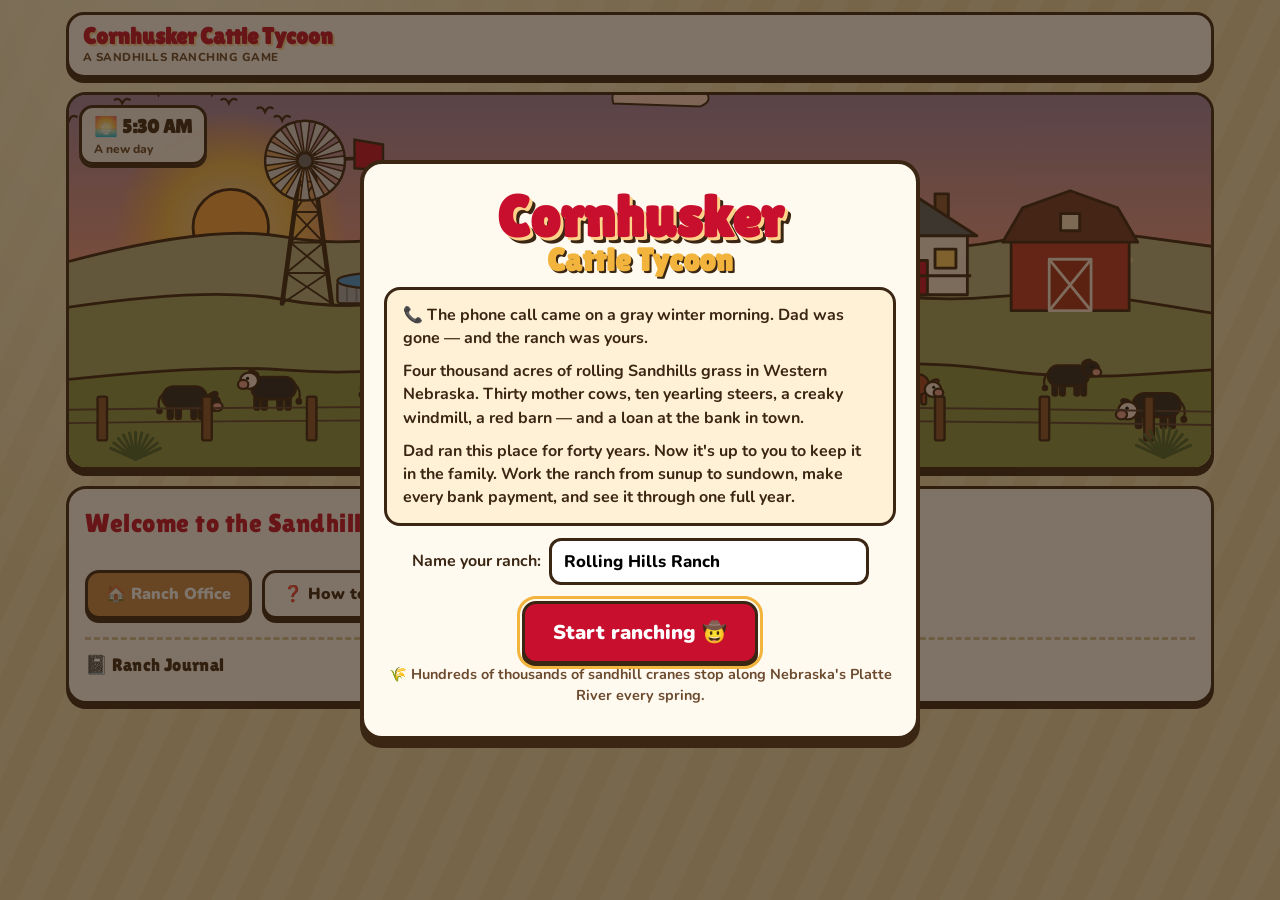
==== Cornhusker Cattle Tycoon/index.html @ 4e86754e "Cornhusker Cattle Tycoon" ====
<!DOCTYPE html>
<html lang="en">
<head>
<meta charset="utf-8">
<meta name="viewport" content="width=device-width, initial-scale=1">
<title>Cornhusker Cattle Tycoon</title>
<meta name="description" content="You just inherited your father's cattle ranch in the Sandhills of Western Nebraska. Work the ranch from sunup to sundown and keep it in business.">
<link rel="preconnect" href="https://fonts.googleapis.com">
<link rel="preconnect" href="https://fonts.gstatic.com" crossorigin>
<link href="https://fonts.googleapis.com/css2?family=Lilita+One&family=Nunito:wght@600;700;800;900&display=swap" rel="stylesheet">
<link rel="stylesheet" href="style.css">
</head>
<body>

<div id="app">
  <header class="hud" id="hud"></header>

  <div class="scene" id="scene" aria-label="Your Sandhills ranch">
    <div class="scene-svg" id="sceneSvg"></div>
    <div class="scene-clock" id="sceneClock"></div>
    <div class="scene-event" id="sceneEvent"></div>
  </div>

  <main class="panel" id="panel">
    <div class="slot-head">
      <h2 id="slotTitle">Loading the ranch…</h2>
      <ol class="slot-track" id="slotTrack" aria-label="Time of day"></ol>
    </div>
    <p class="slot-sub" id="slotSub"></p>
    <div class="tasks" id="tasks"></div>
    <div class="panel-actions">
      <button class="btn btn-wood" id="officeBtn" type="button">🏠 Ranch Office</button>
      <button class="btn btn-plain" id="helpBtn" type="button">❓ How to Play</button>
      <button class="btn btn-plain" id="newBtn" type="button">↺ New Ranch</button>
    </div>
    <section class="journal">
      <h3>📓 Ranch Journal</h3>
      <ul id="journal"></ul>
    </section>
  </main>

  <footer class="foot">Cornhusker Cattle Tycoon · A Sandhills ranching game · Go Big Red!</footer>
</div>

<div class="modal hidden" id="modal" role="dialog" aria-modal="true">
  <div class="modal-card" id="modalCard"></div>
</div>

<script src="js/scene.js"></script>
<script src="js/minigames.js"></script>
<script src="js/game.js"></script>
</body>
</html>
---- Cornhusker Cattle Tycoon/style.css ----
:root {
  --ink: #3b2614;
  --ink-soft: #6b4a2e;
  --paper: #fffaf0;
  --cream: #fff1d6;
  --sand: #f1dfb2;
  --red: #c8102e;
  --red-dark: #8f0b20;
  --gold: #f2b43c;
  --gold-dark: #b9801a;
  --grass: #6aa84f;
  --grass-dark: #44782f;
  --sky: #8fd3ff;
  --water: #3d9be9;
  --shadow: 0 5px 0 var(--ink);
}

* { box-sizing: border-box; }
html { -webkit-text-size-adjust: 100%; }
body {
  margin: 0;
  color: var(--ink);
  background:
    radial-gradient(circle at 15% 0%, #fff4d4 0, transparent 45%),
    repeating-linear-gradient(115deg, #f1dfb2 0 22px, #ecd7a5 22px 44px);
  font: 700 16px/1.45 "Nunito", system-ui, sans-serif;
  min-height: 100vh;
}
h1, h2, h3 { font-family: "Lilita One", "Nunito", sans-serif; font-weight: 400; letter-spacing: .02em; margin: 0; }
button { font: inherit; color: inherit; }

#app { max-width: 1180px; margin: 0 auto; padding: 12px 16px 28px; }

/* ---------- Buttons ---------- */
.btn {
  display: inline-flex; align-items: center; justify-content: center; gap: 6px;
  border: 3px solid var(--ink); border-radius: 14px;
  padding: 10px 18px; cursor: pointer;
  font-weight: 900; font-size: 1rem;
  box-shadow: 0 4px 0 var(--ink);
  transition: transform .08s, box-shadow .08s;
  background: var(--paper);
}
.btn:hover { transform: translateY(-1px); }
.btn:active { transform: translateY(3px); box-shadow: 0 1px 0 var(--ink); }
.btn:disabled { opacity: .45; cursor: not-allowed; transform: none; }
.btn-red { background: var(--red); color: #fff; }
.btn-gold { background: var(--gold); }
.btn-green { background: var(--grass); color: #fff; }
.btn-wood { background: #c98a4b; color: #fff; }
.btn-plain { background: var(--paper); }
.btn-big { font-size: 1.25rem; padding: 14px 28px; }
.btn:focus-visible { outline: 3px solid var(--gold); outline-offset: 2px; }

/* ---------- HUD ---------- */
.hud {
  background: var(--paper);
  border: 3px solid var(--ink); border-radius: 18px; box-shadow: var(--shadow);
  padding: 10px 14px;
  display: grid; gap: 8px;
}
.hud-top { display: flex; flex-wrap: wrap; align-items: center; gap: 8px 10px; }
.brand {
  font-family: "Lilita One", sans-serif; font-size: 1.45rem; line-height: 1;
  color: var(--red); margin-right: auto;
  text-shadow: 2px 2px 0 #ffd9a0;
}
.brand small { display: block; font: 800 .72rem/1.2 "Nunito", sans-serif; color: var(--ink-soft); text-shadow: none; letter-spacing: .04em; text-transform: uppercase; margin-top: 3px; }
.chip {
  background: var(--cream); border: 2px solid var(--ink); border-radius: 999px;
  padding: 3px 11px; font-size: .9rem; white-space: nowrap;
}
.chip.cash { background: #d9f2c9; font-size: 1.05rem; }
.chip.cash.neg { background: #ffd2cc; color: var(--red-dark); }
.chip.due { background: #ffe7b0; }
.hud-stats { display: grid; grid-template-columns: repeat(auto-fit, minmax(128px, 1fr)); gap: 6px 12px; }
.meter { font-size: .82rem; }
.meter .lbl { display: flex; justify-content: space-between; }
.meter .bar { height: 11px; border: 2px solid var(--ink); border-radius: 999px; background: #efe3cc; overflow: hidden; margin-top: 2px; }
.meter .bar i { display: block; height: 100%; border-radius: 999px; transition: width .5s; }
.count { font-size: .9rem; display: flex; align-items: center; gap: 6px; }
.count b { font-size: 1.1rem; }

/* ---------- Scene ---------- */
.scene {
  position: relative; margin-top: 14px;
  height: clamp(200px, 42vh, 430px);
  border: 3px solid var(--ink); border-radius: 20px; overflow: hidden;
  box-shadow: 0 6px 0 var(--ink);
  background: #8fd3ff;
}
.scene-svg, .scene-svg svg { position: absolute; inset: 0; width: 100%; height: 100%; display: block; }
.scene-svg svg { animation: fadeIn .9s ease; }
@keyframes fadeIn { from { opacity: .2; } to { opacity: 1; } }
.scene-clock, .scene-event {
  position: absolute; top: 10px;
  background: rgba(255, 250, 240, .93); border: 3px solid var(--ink); border-radius: 14px;
  padding: 5px 12px; box-shadow: 0 3px 0 var(--ink);
}
.scene-clock { left: 10px; font-family: "Lilita One", sans-serif; font-size: 1.2rem; }
.scene-clock small { display: block; font: 800 .75rem "Nunito", sans-serif; color: var(--ink-soft); }
.scene-event { right: 10px; font-size: .85rem; max-width: 46%; }
.scene-event:empty { display: none; }

.scene.snow::after, .scene.rain::after {
  content: ""; position: absolute; inset: -60px 0 0 0; pointer-events: none;
}
.scene.snow::after {
  background-image:
    radial-gradient(circle, #fff 0 2.5px, transparent 3px),
    radial-gradient(circle, #fff 0 1.8px, transparent 2.2px);
  background-size: 60px 60px, 37px 37px;
  background-position: 0 0, 18px 22px;
  animation: snowfall 3s linear infinite;
  opacity: .9;
}
.scene.rain::after {
  background-image: repeating-linear-gradient(105deg, transparent 0 14px, rgba(220,235,255,.55) 14px 16px);
  background-size: 100% 60px;
  animation: rainfall .45s linear infinite;
}
@keyframes snowfall { to { background-position: -40px 60px, -10px 59px; } }
@keyframes rainfall { to { background-position: 0 60px; } }

/* SVG animations */
.wm-wheel { animation: spin 3.5s linear infinite; }
.cloud { animation: drift 70s linear infinite; }
.cloud.slow { animation-duration: 110s; }
.cranes { animation: fly 40s linear infinite; }
.cow-graze { animation: graze 4s ease-in-out infinite; transform-box: fill-box; transform-origin: center bottom; }
.twinkle { animation: twinkle 2.4s ease-in-out infinite; }
@keyframes spin { to { transform: rotate(360deg); } }
@keyframes drift { from { transform: translateX(-260px); } to { transform: translateX(1300px); } }
@keyframes fly { from { transform: translateX(1300px); } to { transform: translateX(-400px); } }
@keyframes graze { 0%, 100% { transform: translateY(0); } 50% { transform: translateY(1.5px); } }
@keyframes twinkle { 50% { opacity: .3; } }
@media (prefers-reduced-motion: reduce) {
  .wm-wheel, .cloud, .cranes, .cow-graze, .twinkle, .scene::after { animation: none !important; }
}

/* ---------- Panel ---------- */
.panel {
  margin-top: 16px;
  background: var(--paper); border: 3px solid var(--ink); border-radius: 20px; box-shadow: var(--shadow);
  padding: 16px;
}
.slot-head { display: flex; flex-wrap: wrap; align-items: center; justify-content: space-between; gap: 10px; }
.slot-head h2 { font-size: 1.6rem; color: var(--red); }
.slot-sub { margin: 4px 0 12px; color: var(--ink-soft); }
.slot-track { list-style: none; display: flex; gap: 6px; margin: 0; padding: 0; }
.slot-track li {
  border: 2px solid var(--ink); border-radius: 999px; padding: 2px 10px; font-size: .8rem;
  background: #efe3cc; opacity: .65;
}
.slot-track li.past { background: #cfe8bf; opacity: .9; }
.slot-track li.now { background: var(--gold); opacity: 1; transform: scale(1.06); }

.tasks { display: grid; grid-template-columns: repeat(auto-fill, minmax(230px, 1fr)); gap: 12px; }
.task {
  text-align: left; display: flex; flex-direction: column; gap: 4px;
  background: #fff; border: 3px solid var(--ink); border-radius: 16px; box-shadow: 0 5px 0 var(--ink);
  padding: 12px 14px 14px; cursor: pointer; transition: transform .1s, box-shadow .1s, background .15s;
}
.task:hover:not(:disabled) { transform: translateY(-3px); box-shadow: 0 8px 0 var(--ink); background: #fffbe8; }
.task:active:not(:disabled) { transform: translateY(3px); box-shadow: 0 2px 0 var(--ink); }
.task:disabled { cursor: not-allowed; opacity: .6; background: #f3ece0; }
.task .t-icon { font-size: 2rem; line-height: 1; }
.task .t-title { font-family: "Lilita One", sans-serif; font-size: 1.2rem; }
.task .t-desc { font-size: .9rem; font-weight: 700; color: var(--ink-soft); }
.task .t-tags { display: flex; flex-wrap: wrap; gap: 4px; margin-top: 4px; }
.task .t-tags span { font-size: .72rem; border: 2px solid var(--ink); border-radius: 999px; padding: 0 7px; background: #e6f4d9; }
.task .t-hint { font-size: .8rem; margin-top: 2px; color: var(--grass-dark); }
.task .t-hint.warn { color: var(--red-dark); }
.task.rest { background: #f4ecdc; }

.panel-actions { display: flex; flex-wrap: wrap; gap: 10px; margin-top: 16px; }
.journal { margin-top: 18px; border-top: 3px dashed #d8c39a; padding-top: 12px; }
.journal h3 { font-size: 1.15rem; margin-bottom: 6px; }
.journal ul { list-style: none; margin: 0; padding: 0; display: grid; gap: 4px; font-size: .9rem; }
.journal li { padding: 4px 10px; background: #fbf3e2; border-radius: 10px; }
.journal li b { color: var(--ink-soft); margin-right: 6px; }

.foot { text-align: center; margin-top: 18px; font-size: .8rem; color: var(--ink-soft); }

/* ---------- Modal ---------- */
.modal {
  position: fixed; inset: 0; z-index: 50;
  background: rgba(40, 25, 10, .6);
  display: flex; align-items: flex-start; justify-content: center;
  padding: 16px; overflow-y: auto;
}
.modal.hidden { display: none; }
.modal-card {
  width: 100%; max-width: 820px; margin: auto;
  background: var(--paper); border: 4px solid var(--ink); border-radius: 22px;
  box-shadow: 0 8px 0 var(--ink);
  padding: 20px;
  animation: pop .25s ease;
}
.modal-card.wide { max-width: 900px; }
.modal-card.narrow { max-width: 560px; }
@keyframes pop { from { transform: scale(.94); opacity: 0; } to { transform: none; opacity: 1; } }
.modal-card h2 { font-size: 1.8rem; color: var(--red); margin-bottom: 6px; }
.modal-card p { margin: 0 0 10px; }
.modal-actions { display: flex; flex-wrap: wrap; gap: 10px; justify-content: center; margin-top: 16px; }

.title-card { text-align: center; }
.title-logo {
  font-family: "Lilita One", sans-serif; font-size: clamp(2.2rem, 7vw, 3.6rem); line-height: .95;
  color: var(--red); text-shadow: 3px 3px 0 #ffd28a, 6px 6px 0 var(--ink);
  margin: 6px 0 12px;
}
.title-logo span { display: block; color: var(--gold); font-size: .55em; text-shadow: 2px 2px 0 var(--ink); }
.story { text-align: left; background: var(--cream); border: 3px solid var(--ink); border-radius: 16px; padding: 14px 16px; margin: 12px 0; }
.story p:last-child { margin-bottom: 0; }
.name-row { display: flex; flex-wrap: wrap; gap: 8px; justify-content: center; align-items: center; margin-top: 8px; }
.name-row input {
  font: 800 1.05rem "Nunito", sans-serif; padding: 9px 12px; border: 3px solid var(--ink); border-radius: 12px;
  background: #fff; min-width: 0; width: min(320px, 100%);
}
.fact { font-size: .9rem; color: var(--ink-soft); margin-top: 14px; }

.event-card { display: flex; gap: 14px; align-items: flex-start; background: var(--cream); border: 3px solid var(--ink); border-radius: 16px; padding: 12px 14px; margin: 10px 0; }
.event-card .e-icon { font-size: 2.4rem; line-height: 1; }
.event-card h3 { font-size: 1.25rem; }
.event-card p { margin: 2px 0 0; }

.lines { list-style: none; padding: 0; margin: 10px 0; display: grid; gap: 6px; }
.lines li { background: #fff; border: 2px solid #e2cfa6; border-radius: 12px; padding: 6px 12px; }
.lines li.good { border-color: #9fd18a; background: #f1faea; }
.lines li.bad { border-color: #f0a99f; background: #fff1ee; }
.stars { font-size: 2.2rem; letter-spacing: 4px; text-align: center; margin: 4px 0; }
.stars .off { filter: grayscale(1); opacity: .3; }

/* Mini-games */
.mg-top { display: flex; gap: 12px; align-items: center; margin-bottom: 10px; }
.mg-icon { font-size: 2.4rem; line-height: 1; }
.mg-top h2 { margin: 0; }
.mg-top p { margin: 0; color: var(--ink-soft); }
.mg-stage { position: relative; }
.mg-canvas {
  display: block; width: 100%; aspect-ratio: 16 / 9; height: auto;
  border: 3px solid var(--ink); border-radius: 16px; background: #1b1b1b;
  touch-action: none; user-select: none; -webkit-user-select: none; cursor: crosshair;
}
.mg-start {
  position: absolute; inset: 0; display: flex; align-items: center; justify-content: center;
  background: rgba(255, 245, 225, .72); border-radius: 16px; padding: 12px;
}
.mg-start-card { background: var(--paper); border: 3px solid var(--ink); border-radius: 16px; box-shadow: 0 5px 0 var(--ink); padding: 14px 18px; max-width: 460px; text-align: center; }
.mg-start-card h3 { font-size: 1.3rem; }
.mg-controls { font-size: .88rem; background: var(--cream); border-radius: 10px; padding: 6px 10px; }

/* Office, sale, quiz */
.shop { display: grid; grid-template-columns: repeat(auto-fit, minmax(220px, 1fr)); gap: 10px; margin: 12px 0; }
.shop-item { background: #fff; border: 3px solid var(--ink); border-radius: 14px; padding: 12px; display: flex; flex-direction: column; gap: 6px; }
.shop-item .s-icon { font-size: 1.7rem; }
.shop-item b { font-family: "Lilita One", sans-serif; font-weight: 400; font-size: 1.1rem; }
.shop-item small { color: var(--ink-soft); flex: 1; }
.ledger { width: 100%; border-collapse: collapse; font-size: .92rem; }
.ledger td { padding: 4px 6px; border-bottom: 2px dotted #e0cda4; }
.ledger td:last-child { text-align: right; }
.ledger tr.total td { font-weight: 900; border-bottom: 0; }

.sell-row { display: grid; grid-template-columns: 1fr auto; align-items: center; gap: 10px; background: #fff; border: 3px solid var(--ink); border-radius: 14px; padding: 10px 12px; margin-bottom: 8px; }
.sell-row small { display: block; color: var(--ink-soft); }
.stepper { display: flex; align-items: center; gap: 6px; }
.stepper button { width: 38px; height: 38px; padding: 0; border-radius: 10px; }
.stepper output { min-width: 34px; text-align: center; font-size: 1.2rem; font-weight: 900; }
.sell-total { text-align: center; font-size: 1.15rem; margin-top: 6px; }

.quiz-q { background: var(--cream); border: 3px solid var(--ink); border-radius: 16px; padding: 14px; margin: 10px 0; }
.quiz-q .q-tag { font-size: .75rem; text-transform: uppercase; letter-spacing: .08em; color: var(--ink-soft); }
.quiz-q h3 { font-size: 1.2rem; margin-top: 4px; font-family: "Nunito", sans-serif; font-weight: 900; }
.quiz-opts { display: grid; grid-template-columns: repeat(auto-fit, minmax(220px, 1fr)); gap: 8px; }
.quiz-opts .btn { justify-content: flex-start; text-align: left; }
.quiz-opts .btn.right { background: #bfe6a8; }
.quiz-opts .btn.wrong { background: #ffb8ad; }
.quiz-explain { margin-top: 10px; padding: 10px 12px; border-radius: 12px; background: #fff; border: 2px dashed var(--ink-soft); }

@media (max-width: 640px) {
  #app { padding: 8px 10px 20px; }
  .brand { font-size: 1.2rem; width: 100%; }
  .scene { height: 34vh; }
  .scene-clock { font-size: 1rem; }
  .scene-event { font-size: .75rem; }
  .slot-head h2 { font-size: 1.3rem; }
  .tasks { grid-template-columns: 1fr; }
  .modal { padding: 8px; }
  .modal-card { padding: 14px; }
}
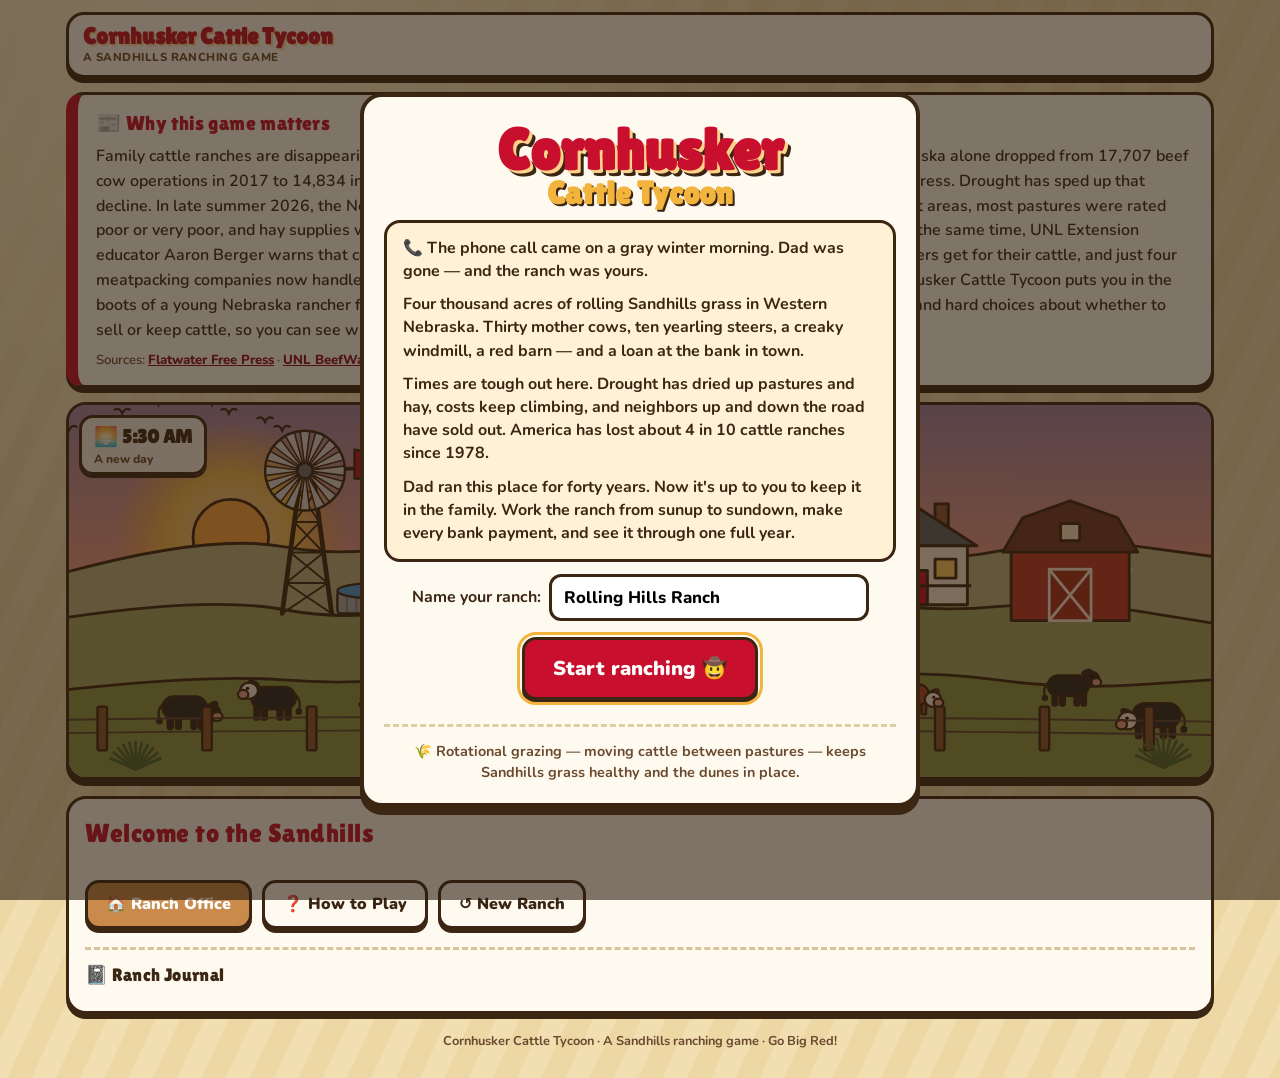
==== commit 89e67c23: "Cornhusker Cattle Tycoon" ====
--- a/Cornhusker Cattle Tycoon/index.html
+++ b/Cornhusker Cattle Tycoon/index.html
@@ -14,6 +14,16 @@
 
 <div id="app">
   <header class="hud" id="hud"></header>
+
+  <section class="news" aria-labelledby="newsTitle">
+    <h2 id="newsTitle">📰 Why this game matters</h2>
+    <p>Family cattle ranches are disappearing. America has lost roughly four in 10 cattle ranches since 1978, and Nebraska alone dropped from 17,707 beef cow operations in 2017 to 14,834 in 2022, according to USDA census numbers reported by the Flatwater Free Press. Drought has sped up that decline. In late summer 2026, the Nebraska Farm Bureau reported that 86% of the state's cattle were in drought areas, most pastures were rated poor or very poor, and hay supplies were down, pushing ranchers to cull cows instead of growing their herds. At the same time, UNL Extension educator Aaron Berger warns that costs like fuel, equipment and labor have climbed faster than the prices ranchers get for their cattle, and just four meatpacking companies now handle most U.S. beef processing, which leaves ranchers with fewer buyers. Cornhusker Cattle Tycoon puts you in the boots of a young Nebraska rancher facing those same pressures, from drought and rising costs to tight markets and hard choices about whether to sell or keep cattle, so you can see why so many family ranches don't survive and what it takes to keep one going.</p>
+    <p class="news-src">Sources:
+      <a href="https://flatwaterfreepress.org/america-has-lost-roughly-4-in-10-cattle-ranches-since-1978/" target="_blank" rel="noopener">Flatwater Free Press</a> ·
+      <a href="https://beef.unl.edu/beefwatch/2024/recognizing-economic-risk-ranch/" target="_blank" rel="noopener">UNL BeefWatch</a> ·
+      <a href="https://www.nefb.org/news/difficult-decisions" target="_blank" rel="noopener">Nebraska Farm Bureau</a>
+    </p>
+  </section>
 
   <div class="scene" id="scene" aria-label="Your Sandhills ranch">
     <div class="scene-svg" id="sceneSvg"></div>
--- a/Cornhusker Cattle Tycoon/style.css
+++ b/Cornhusker Cattle Tycoon/style.css
@@ -219,6 +219,22 @@
   background: #fff; min-width: 0; width: min(320px, 100%);
 }
 .fact { font-size: .9rem; color: var(--ink-soft); margin-top: 14px; }
+.title-card .modal-actions { gap: 14px; }
+.title-card .fact { margin: 24px 0 0; padding-top: 14px; border-top: 3px dashed #e0cda4; }
+
+/* News explainer */
+.news {
+  margin-top: 14px;
+  background: #fffdf6; border: 3px solid var(--ink); border-radius: 18px; box-shadow: var(--shadow);
+  padding: 14px 18px; border-left: 12px solid var(--red);
+}
+.news h2 { font-size: 1.25rem; color: var(--red); margin-bottom: 6px; }
+.news p { margin: 0; font-weight: 600; line-height: 1.55; }
+.news .news-src { margin-top: 8px; font-size: .82rem; color: var(--ink-soft); }
+.news a { color: var(--red-dark); font-weight: 800; }
+.choice-btns { display: grid; grid-template-columns: repeat(auto-fit, minmax(220px, 1fr)); gap: 10px; margin-top: 12px; }
+.choice-btns .btn { flex-direction: column; align-items: flex-start; text-align: left; gap: 2px; padding: 12px 14px; }
+.choice-btns .btn small { font-weight: 700; font-size: .85rem; }
 
 .event-card { display: flex; gap: 14px; align-items: flex-start; background: var(--cream); border: 3px solid var(--ink); border-radius: 16px; padding: 12px 14px; margin: 10px 0; }
 .event-card .e-icon { font-size: 2.4rem; line-height: 1; }
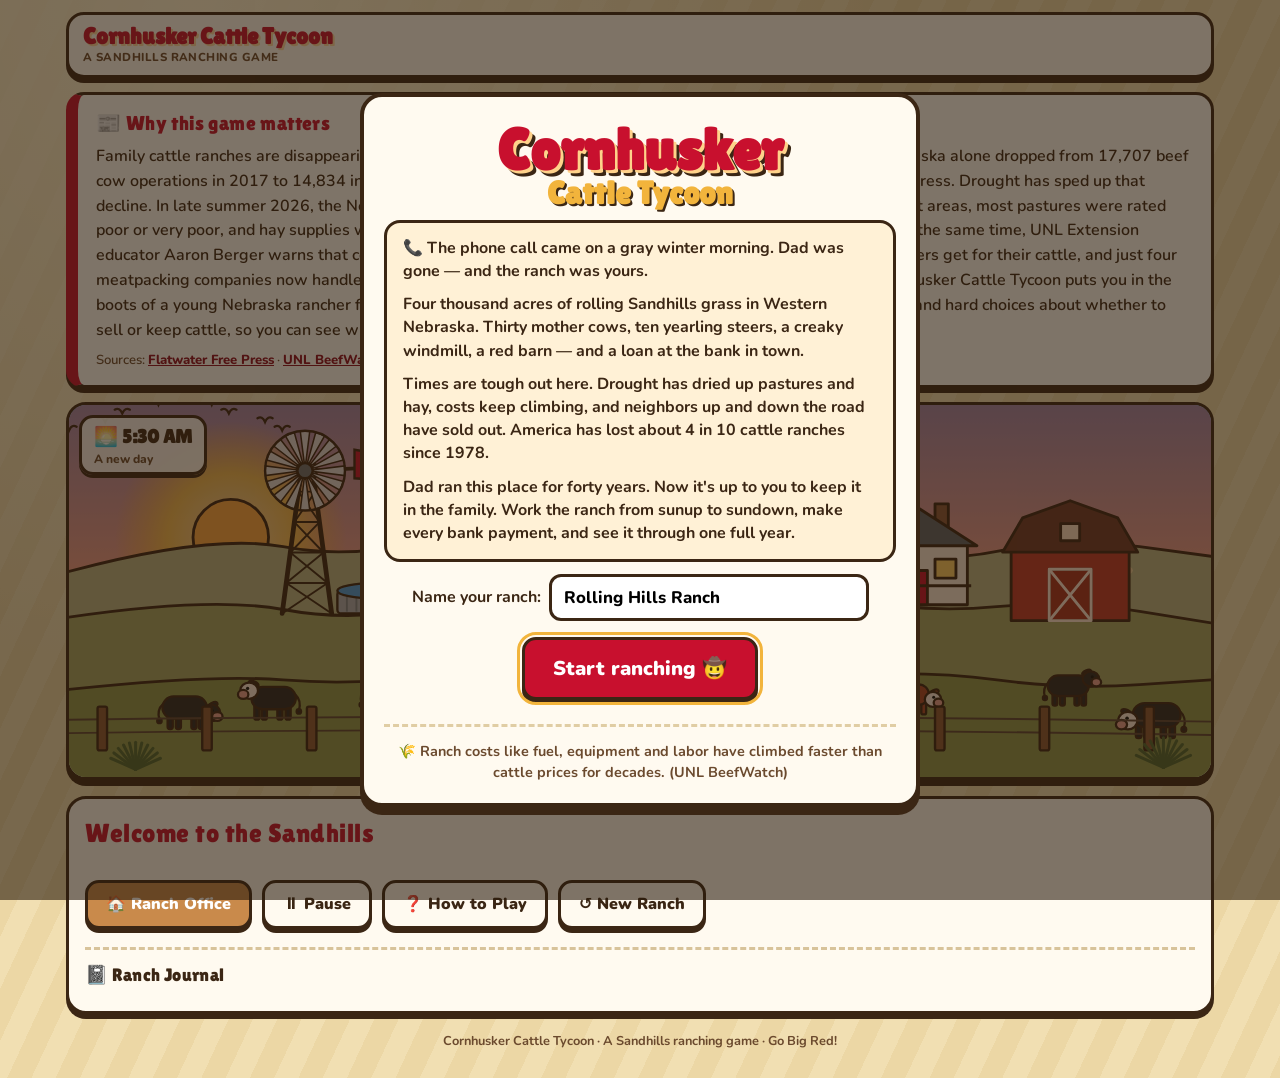
==== commit 3e8f445c: "Cornhusker Cattle Tycoon" ====
--- a/Cornhusker Cattle Tycoon/index.html
+++ b/Cornhusker Cattle Tycoon/index.html
@@ -40,6 +40,7 @@
     <div class="tasks" id="tasks"></div>
     <div class="panel-actions">
       <button class="btn btn-wood" id="officeBtn" type="button">🏠 Ranch Office</button>
+      <button class="btn btn-plain" id="pauseBtn" type="button">⏸ Pause</button>
       <button class="btn btn-plain" id="helpBtn" type="button">❓ How to Play</button>
       <button class="btn btn-plain" id="newBtn" type="button">↺ New Ranch</button>
     </div>
--- a/Cornhusker Cattle Tycoon/style.css
+++ b/Cornhusker Cattle Tycoon/style.css
@@ -252,6 +252,12 @@
 .mg-top { display: flex; gap: 12px; align-items: center; margin-bottom: 10px; }
 .mg-icon { font-size: 2.4rem; line-height: 1; }
 .mg-top h2 { margin: 0; }
+.mg-tools { margin-left: auto; display: flex; gap: 8px; flex-shrink: 0; }
+.mg-tools .btn { padding: 7px 12px; font-size: .9rem; }
+.mg-start.hidden { display: none; }
+.mg-pausebox { background: rgba(20, 12, 4, .55); }
+body.paused .scene *, body.paused .scene::after { animation-play-state: paused !important; }
+@media (max-width: 640px) { .mg-top { flex-wrap: wrap; } .mg-tools { margin-left: 0; width: 100%; } }
 .mg-top p { margin: 0; color: var(--ink-soft); }
 .mg-stage { position: relative; }
 .mg-canvas {
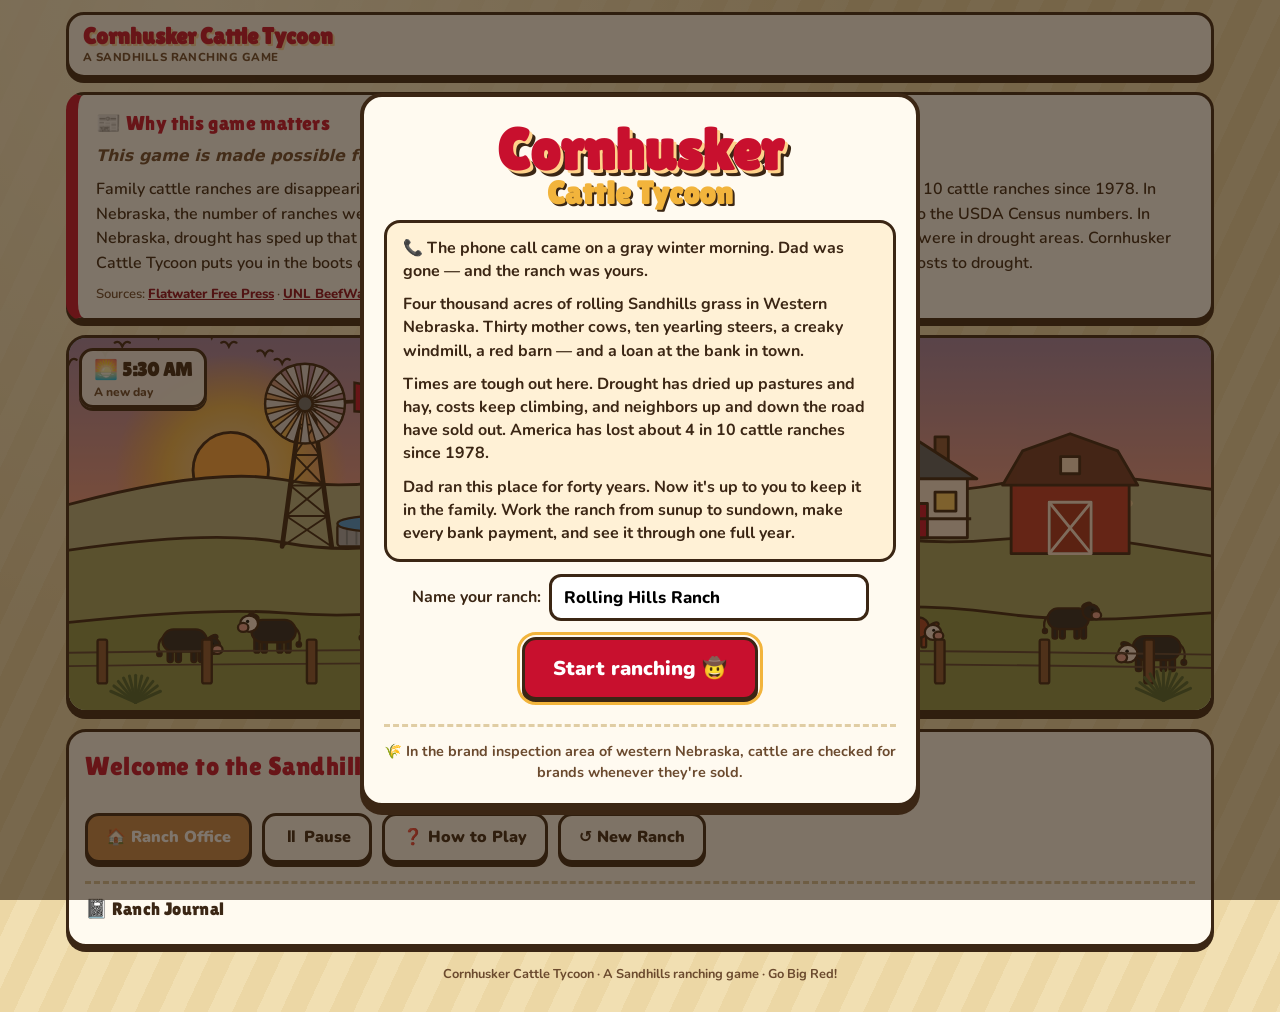
==== commit d90ae346: "Cornhusker Cattle Tycoon" ====
--- a/Cornhusker Cattle Tycoon/index.html
+++ b/Cornhusker Cattle Tycoon/index.html
@@ -17,7 +17,8 @@
 
   <section class="news" aria-labelledby="newsTitle">
     <h2 id="newsTitle">📰 Why this game matters</h2>
-    <p>Family cattle ranches are disappearing. America has lost roughly four in 10 cattle ranches since 1978, and Nebraska alone dropped from 17,707 beef cow operations in 2017 to 14,834 in 2022, according to USDA census numbers reported by the Flatwater Free Press. Drought has sped up that decline. In late summer 2026, the Nebraska Farm Bureau reported that 86% of the state's cattle were in drought areas, most pastures were rated poor or very poor, and hay supplies were down, pushing ranchers to cull cows instead of growing their herds. At the same time, UNL Extension educator Aaron Berger warns that costs like fuel, equipment and labor have climbed faster than the prices ranchers get for their cattle, and just four meatpacking companies now handle most U.S. beef processing, which leaves ranchers with fewer buyers. Cornhusker Cattle Tycoon puts you in the boots of a young Nebraska rancher facing those same pressures, from drought and rising costs to tight markets and hard choices about whether to sell or keep cattle, so you can see why so many family ranches don't survive and what it takes to keep one going.</p>
+    <p class="news-credit">This game is made possible for the COJMC JOUR 304 Multimedia course.</p>
+    <p>Family cattle ranches are disappearing in Nebraska. According to the Flatwater Free Press, America has lost 4 in 10 cattle ranches since 1978. In Nebraska, the number of ranches went from 17,707 beef cow operations in 2017 to 14,834 in 2022, according to the USDA Census numbers. In Nebraska, drought has sped up that decline. The Nebraska Farm Bureau reported that 86% of Nebraska’s cattle were in drought areas. Cornhusker Cattle Tycoon puts you in the boots of a Nebraska rancher facing the common issues and pressures, from rising costs to drought.</p>
     <p class="news-src">Sources:
       <a href="https://flatwaterfreepress.org/america-has-lost-roughly-4-in-10-cattle-ranches-since-1978/" target="_blank" rel="noopener">Flatwater Free Press</a> ·
       <a href="https://beef.unl.edu/beefwatch/2024/recognizing-economic-risk-ranch/" target="_blank" rel="noopener">UNL BeefWatch</a> ·
--- a/Cornhusker Cattle Tycoon/style.css
+++ b/Cornhusker Cattle Tycoon/style.css
@@ -230,6 +230,7 @@
 }
 .news h2 { font-size: 1.25rem; color: var(--red); margin-bottom: 6px; }
 .news p { margin: 0; font-weight: 600; line-height: 1.55; }
+.news .news-credit { font-style: italic; color: var(--ink-soft); margin-bottom: 8px; }
 .news .news-src { margin-top: 8px; font-size: .82rem; color: var(--ink-soft); }
 .news a { color: var(--red-dark); font-weight: 800; }
 .choice-btns { display: grid; grid-template-columns: repeat(auto-fit, minmax(220px, 1fr)); gap: 10px; margin-top: 12px; }
